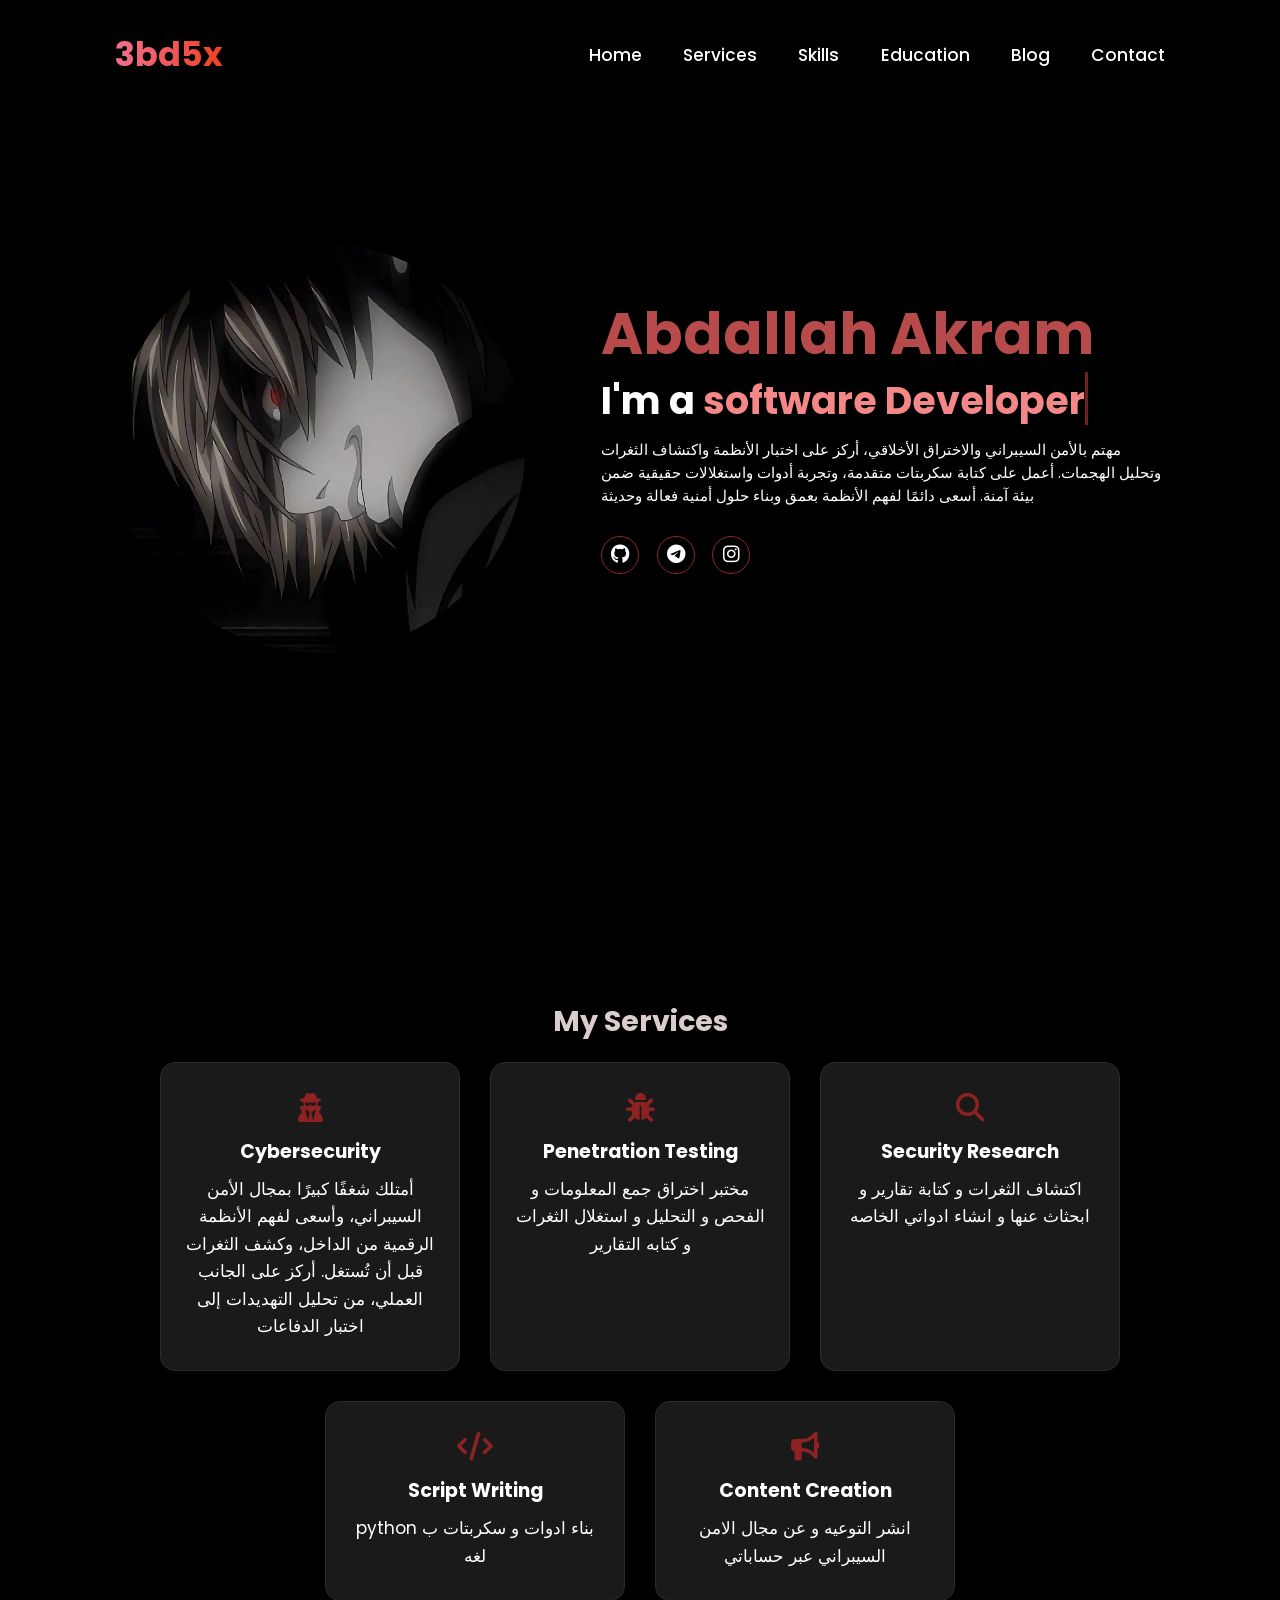
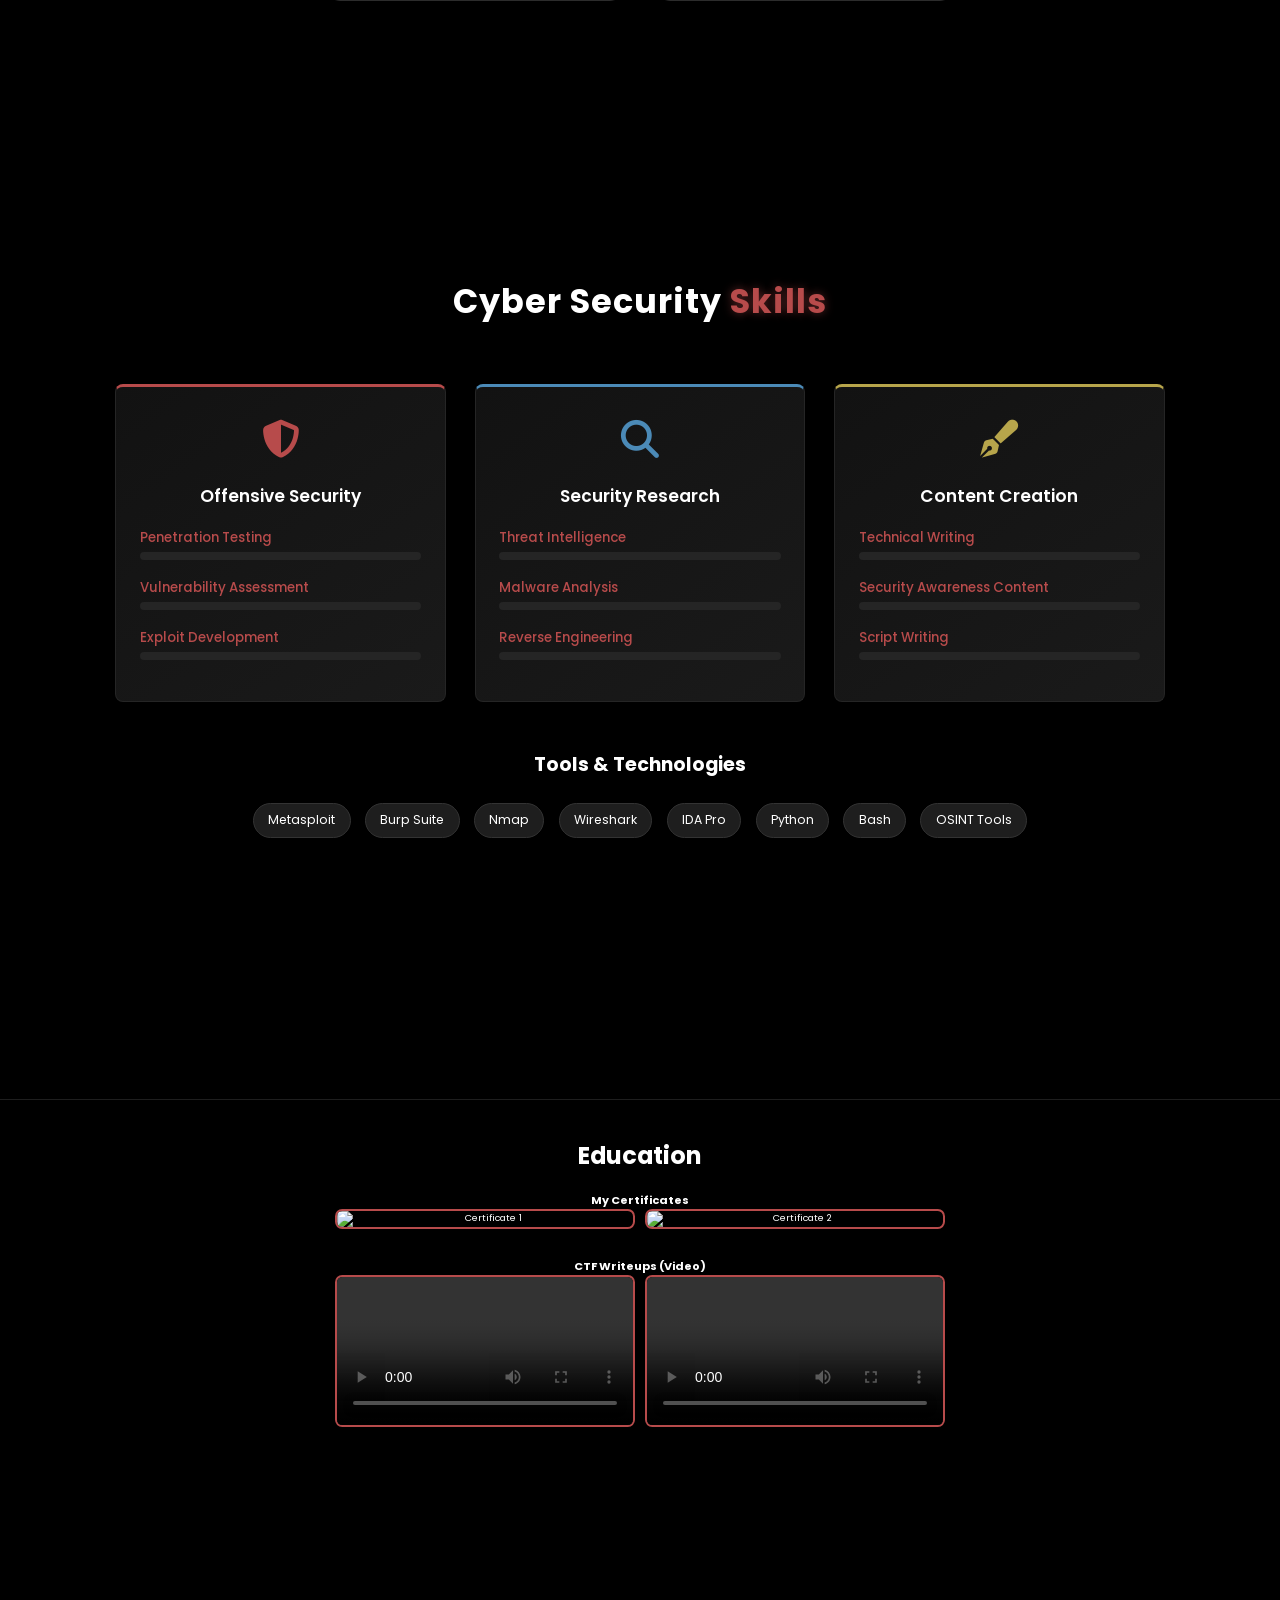
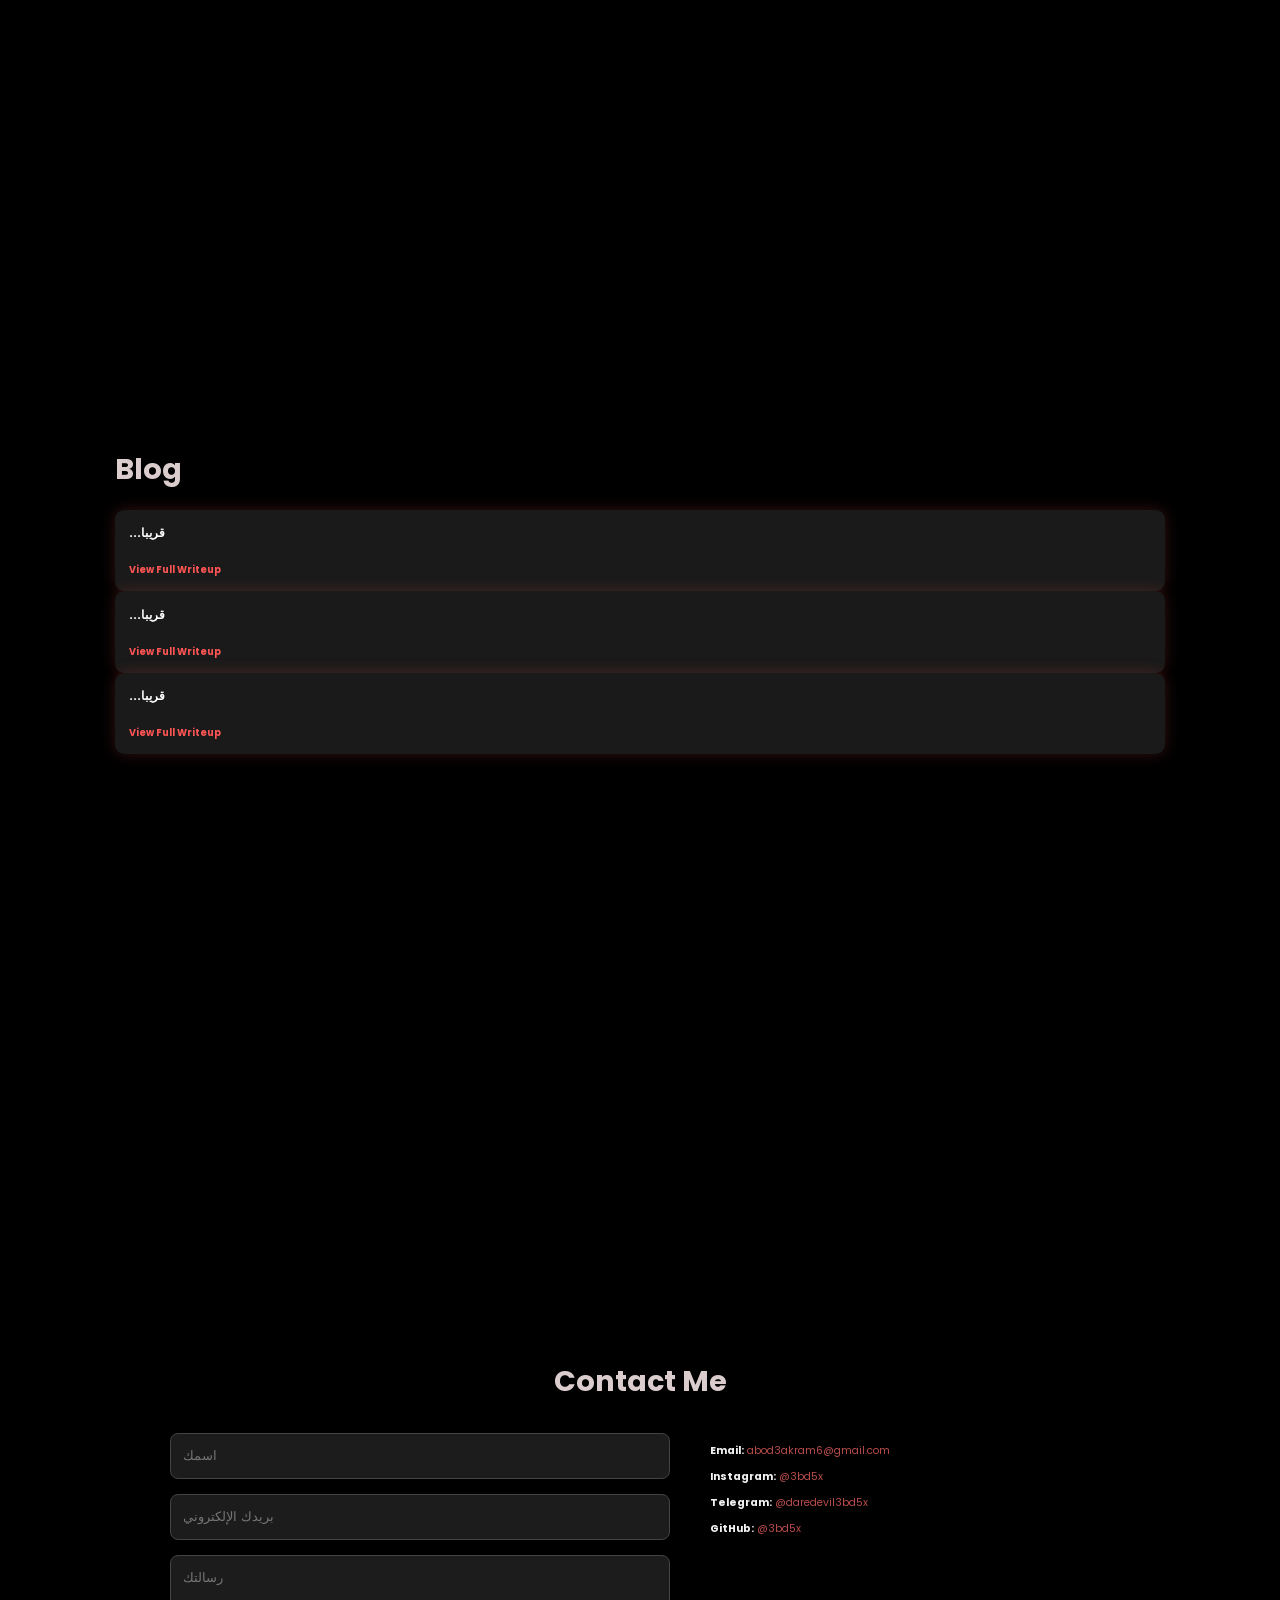
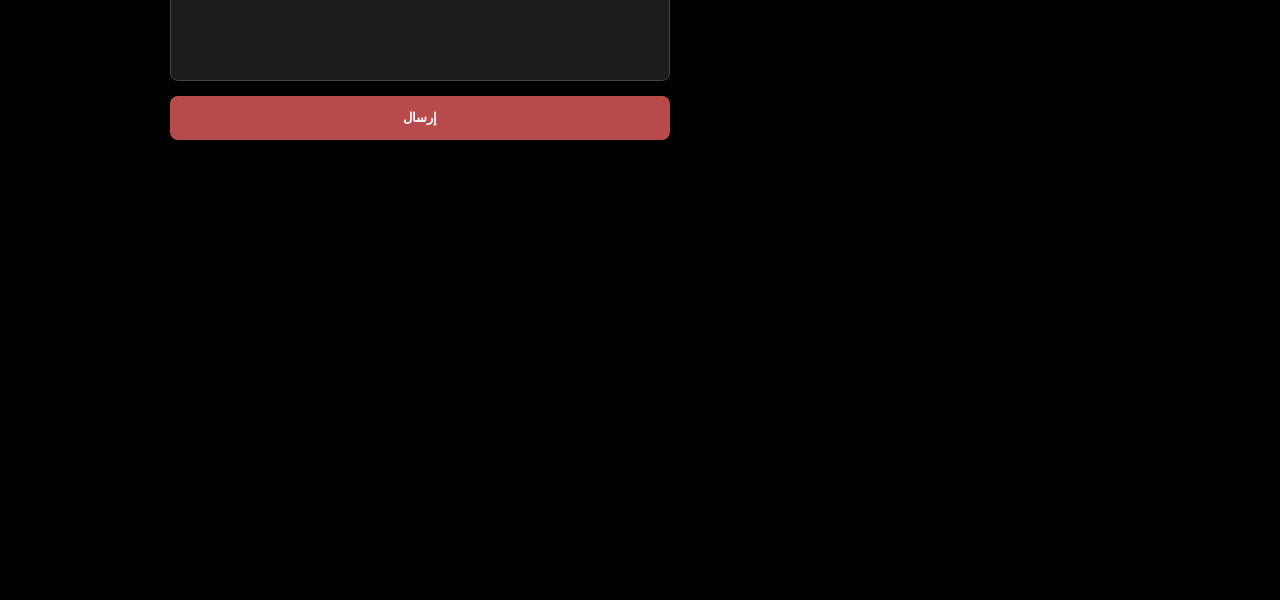
==== index.html @ 07017c53 "Add files via upload" ====
<!DOCTYPE html>
<html lang="en" dir="ltr">
    
<head>
    <meta charset="UTF-8">
    <meta name="viewport" content="width=device-width, initial-scale=1.0">
    <link rel="stylesheet" href="https://cdnjs.cloudflare.com/ajax/libs/font-awesome/6.5.2/css/all.min.css">
    <link rel="stylesheet" href="style.css">
    <title>3bd5x Website</title>
</head>
<body>
   <header>
    <a href="#" class="logo">3bd5x</a>
    
    <nav class="navbar" id="navbar">
        <a href="#home" class="nav-link ">Home</a>
        <a href="#services" class="nav-link ">Services</a>
        <a href="#Skills" class="nav-link">Skills</a>
        <a href="#Education" class="nav-link">Education</a>
        <a href="#Blog" class="nav-link">Blog</a>
        <a href="#Contact" class="nav-link">Contact</a>
    </nav>
</header>
    <section class="home"  id="home">
        <div class="home-img">
            <img src="photo.png" alt="">
        </div>
        <div class="home-content">
            <h1><span>Abdallah Akram</span></h1>
            <h3 class="typing-text">I'm a <span></span></h3>
            <p class="rtl" lang="ar">
مهتم بالأمن السيبراني والاختراق الأخلاقي، أركز على اختبار الأنظمة واكتشاف الثغرات وتحليل الهجمات. أعمل على كتابة سكربتات متقدمة، وتجربة أدوات واستغلالات حقيقية ضمن بيئة آمنة.
أسعى دائمًا لفهم الأنظمة بعمق وبناء حلول أمنية فعالة وحديثة
              </p>
            <div class="social-icons">
                <a href="https://github.com/3bd5x"><i class="fa-brands fa-github"></i></a>
                <a href="https://t.me/daredevil3bd5x"><i class="fa-brands fa-telegram"></i></a>
                <a href="https://www.instagram.com/3bd5x"><i class="fa-brands fa-instagram"></i></a>
            </div>
        </div>
    </section>

<section class="services" id="services">
  <h2 class="section-title">My Services</h2>
  <div class="services-container">
    <div class="service-box">
      <i class="fas fa-user-secret"></i>
      <h3>Cybersecurity</h3>
      <p>أمتلك شغفًا كبيرًا بمجال الأمن السيبراني، وأسعى لفهم الأنظمة الرقمية من الداخل، وكشف الثغرات قبل أن تُستغل. أركز على الجانب العملي، من تحليل التهديدات إلى اختبار الدفاعات</p>
    </div>

    <div class="service-box">
      <i class="fas fa-bug"></i>
      <h3>Penetration Testing</h3>
      <p>مختبر اختراق  جمع المعلومات و الفحص و التحليل و استغلال الثغرات و كتابه التقارير</p>
    </div>

    <div class="service-box">
      <i class="fas fa-search"></i>
      <h3>Security Research</h3>
      <p>اكتشاف الثغرات و كتابة تقارير و ابحثاث عنها و انشاء ادواتي الخاصه</p>
    </div>

    <div class="service-box">
      <i class="fas fa-code"></i>
      <h3>Script Writing</h3>
      <p> python بناء ادوات و سكربتات ب لغه</p>
    </div>

    <div class="service-box">
      <i class="fas fa-bullhorn"></i>
      <h3>Content Creation</h3>
      <p>انشر التوعيه و عن مجال الامن السيبراني عبر حساباتي</p>
    </div>
  </div>
</section>

<section id="Skills" class="cyber-skills">
    <h2 class="cyber-title">Cyber Security <span>Skills</span></h2>
    
    <div class="cyber-container">
        <div class="cyber-category red-team">
            <div class="cyber-icon">
                <i class="fas fa-shield-alt"></i>
            </div>
            <h3>Offensive Security</h3>
            <div class="cyber-skills-list">
                <div class="cyber-skill">
                    <span>Penetration Testing</span>
                    <div class="cyber-level" data-level="95%">
                        <div class="cyber-progress"></div>
                    </div>
                </div>
                <div class="cyber-skill">
                    <span>Vulnerability Assessment</span>
                    <div class="cyber-level" data-level="90%">
                        <div class="cyber-progress"></div>
                    </div>
                </div>
                <div class="cyber-skill">
                    <span>Exploit Development</span>
                    <div class="cyber-level" data-level="85%">
                        <div class="cyber-progress"></div>
                    </div>
                </div>
            </div>
        </div>

        <div class="cyber-category research">
            <div class="cyber-icon">
                <i class="fas fa-search"></i>
            </div>
            <h3>Security Research</h3>
            <div class="cyber-skills-list">
                <div class="cyber-skill">
                    <span>Threat Intelligence</span>
                    <div class="cyber-level" data-level="92%">
                        <div class="cyber-progress"></div>
                    </div>
                </div>
                <div class="cyber-skill">
                    <span>Malware Analysis</span>
                    <div class="cyber-level" data-level="88%">
                        <div class="cyber-progress"></div>
                    </div>
                </div>
                <div class="cyber-skill">
                    <span>Reverse Engineering</span>
                    <div class="cyber-level" data-level="83%">
                        <div class="cyber-progress"></div>
                    </div>
                </div>
            </div>
        </div>

        <div class="cyber-category creative">
            <div class="cyber-icon">
                <i class="fas fa-pen-fancy"></i>
            </div>
            <h3>Content Creation</h3>
            <div class="cyber-skills-list">
                <div class="cyber-skill">
                    <span>Technical Writing</span>
                    <div class="cyber-level" data-level="90%">
                        <div class="cyber-progress"></div>
                    </div>
                </div>
                <div class="cyber-skill">
                    <span>Security Awareness Content</span>
                    <div class="cyber-level" data-level="85%">
                        <div class="cyber-progress"></div>
                    </div>
                </div>
                <div class="cyber-skill">
                    <span>Script Writing</span>
                    <div class="cyber-level" data-level="95%">
                        <div class="cyber-progress"></div>
                    </div>
                </div>
            </div>
        </div>
    </div>

    <div class="cyber-tools">
        <h3>Tools & Technologies</h3>
        <div class="tools-container">
            <div class="tool">Metasploit</div>
            <div class="tool">Burp Suite</div>
            <div class="tool">Nmap</div>
            <div class="tool">Wireshark</div>
            <div class="tool">IDA Pro</div>
            <div class="tool">Python</div>
            <div class="tool">Bash</div>
            <div class="tool">OSINT Tools</div>
        </div>
    </div>
</section>
    
<section id="Education" class="education-section scroll-reveal">
  <h2> Education</h2>
 
  <div class="certificates">
    <h3>My Certificates</h3>
    <div class="gallery">
      <img src="certificate1.jpg" alt="Certificate 1">
      <img src="certificate2.jpg" alt="Certificate 2">
  
    </div>
  </div>

  <div class="ctf-videos">
    <h3>CTF Writeups (Video)</h3>
    <div class="videos">
      <video src="ctf1.mp4" controls></video>
      <video src="ctf2.mp4" controls></video>
    </div>
  </div>
</section>

<section id="Blog" class="blog-scroll-reveal">
  <h2 class="section-title">Blog</h2>
  <div class="blog-container">

    <div class="writeup-card">
      <h3 class="writeup-title">...قريبا</h3>
      <p class="writeup-snippet">
      
      </p>
      <a href="writeups/sneaky.html" class="read-more" target="_blank">View Full Writeup</a>
    </div>

    <div class="writeup-card">
      <h3 class="writeup-title">...قريبا</h3>
      <p class="writeup-snippet">
      
      </p>
      <a href="writeups/ignite.html" class="read-more" target="_blank">View Full Writeup</a>
    </div>

    <div class="writeup-card">
      <h3 class="writeup-title">...قريبا</h3>
      <p class="writeup-snippet">

      </p>
      <a href="writeups/xss-bounty.html" class="read-more" target="_blank">View Full Writeup</a>
    </div>

  </div>
</section>

<section id="Contact" class="contact-section scroll-reveal">
  <h2 class="section-title">Contact Me</h2>
  
  <div class="contact-container">
    <form class="contact-form" action="mailto:abod3akram6@gmail.com" method="POST" enctype="text/plain">
      <input type="text" name="name" placeholder="اسمك" required>
      <input type="email" name="email" placeholder="بريدك الإلكتروني" required>
      <textarea name="message" rows="5" placeholder="رسالتك" required></textarea>
      <button type="submit">إرسال</button>
    </form>

    <div class="contact-info">
      <p><strong>Email:</strong> <a href="mailto:abod3akram6@gmail.com">abod3akram6@gmail.com</a></p>
      <p><strong>Instagram:</strong> <a href="https://instagram.com/3bd5x" target="_blank">@3bd5x</a></p>
 <p><strong>Telegram:</strong> <a href="https://t.me/daredevil3bd5x" target="_blank">@daredevil3bd5x</a></p>
      <p><strong>GitHub:</strong> <a href="https://github.com/3bd5x" target="_blank">@3bd5x</a></p>
    </div>
  </div>
</section>

<script>
  const revealElements = document.querySelectorAll('.scroll-reveal');

  window.addEventListener('scroll', () => {
    const windowHeight = window.innerHeight;
    revealElements.forEach(el => {
      const elementTop = el.getBoundingClientRect().top;
      if (elementTop < windowHeight - 100) {
        el.classList.add('visible');
      }
    });
  });
</script>
</body>
</html>
---- style.css ----
@import url('https://fonts.googleapis.com/css2?family=Poppins:wght@100;200;300;400;500;600&display=swap');

*{
    margin: 0;
    padding: 0;
    box-sizing: border-box;
    text-decoration: none;
    border: none;
    outline: none;
    font-family: 'Poppins', sans-serif;
}

html{
    font-size: 59.6%;
}

body{
    width: 100%;
    height: 100vh;
    overflow-x: hidden;
    background-color: black;
    color: white;
}

header{
    margin-top: 20px;
    position: fixed;
    top: 0;
    left: 0;
    width: 100%;
    padding: 1rem 9%;
    background-color: transparent;
    filter: drop-shadow(10px);
    display: flex;
    justify-content: space-between;
    align-items: center;
    z-index: 100;
}

.logo {
  font-size: 3.5rem;
  font-weight: 700;
  cursor: pointer;
  transition: 0.5s ease;

  background-image: linear-gradient(to right, #f1708e, #ee4122);
  background-clip: text;
  -webkit-background-clip: text;
  -webkit-text-fill-color: transparent;
}


.logo:hover{
    transform: scale(1.1);
}

nav a {
    font-size: 1.8rem;
    color: white;
    margin-left: 4rem;
    font-weight: 500;
    transition: all 0.3s ease;
    border-bottom: 3px solid transparent;
    padding: 0.5rem 0;
}

nav a:hover,
nav a.active {
    color: #b74b4b;
    border-bottom: 3px solid #b74b4b;
}

.menu-toggle {
    display: none;
    cursor: pointer;
    padding: 1rem;
}

.menu-toggle span {
    display: block;
    width: 25px;
    height: 3px;
    background: #fff;
    margin: 5px 0;
    transition: all 0.3s ease;
}

@media (max-width: 995px) {
    .menu-toggle {
        display: block;
        z-index: 1001;
    }
    
    nav {
        position: fixed;
        display: none;
        top: 0;
        right: 0;
        width: 40%;
        height: 100vh;
        border-left: 3px solid #b74b4b;
        border-bottom: 3px solid #b74b4b;
        border-bottom-left-radius: 2rem;
        padding: 8rem 2rem 2rem;
        background-color: #161616;
        z-index: 1000;
        flex-direction: column;
        align-items: center;
        justify-content: flex-start;
    }

    nav.active {
        display: flex;
    }

    nav a {
        display: block;
        font-size: 2rem;
        margin: 1.5rem 0;
        width: 100%;
        text-align: center;
    }

    nav a:hover,
    nav a.active {
        padding: 1rem;
        border-radius: 0.5rem;
        border-bottom: 3px solid #b74b4b;
        background-color: rgba(183, 75, 75, 0.1);
        font-weight: bold;
    }
}

nav a.active {
    transform: translateY(-2px);
    text-shadow: 0 2px 5px rgba(183, 75, 75, 0.3);
}


section{
    min-height: 100vh;
    padding: 5rem 9% 5rem;
}

.home{
    display: flex;
    justify-content: center;
    align-items: center;
    gap: 8rem;
    background-color: black;
}

.home .home-content h1{
    font-size: 6rem;
    font-weight: 700;
    line-height: 1.3;
}

span{
    color: #b74b4b;
}

.home-content h3{
    font-size: 4rem;
    margin-bottom: 1rem;
    font-weight: 700;
}

.home-content p{
    font-size: 1.6rem;
}

.home-img{
    border-radius: 50%;
}

.home-img img{
    position: relative;
    width: 32vw;
    border-radius: 50%;
    box-shadow: 0 0 25px solid #b74b4b;
    cursor: pointer;
    transition: 0.2s linear;
}

.home-img img:hover{
    font-size: 1.8rem;
    font-weight: 500;
}

.social-icons a{
    display: inline-flex;
    justify-content: center;
    align-items: center;
    width: 4rem;
    height: 4rem;
    background-color: transparent;
    border: 0.2rem solid #912626;
    font-size: 2rem;
    border-radius: 50%;
    margin: 3rem 1.5rem 3rem 0;
    transition: 0.3s ease;
    color: #ffffff;
}

.social-icons a:hover{
    color: black;
    transform: scale(1.3) translateY(-5px);
    background-color: #a78989;
    box-shadow: 0  0 25px #ad5050;
}

.btn{
    display: inline-block;
    padding: 1rem 2.8rem;
    background-color: rgb(155, 37, 37);
    border-radius: 4rem;
    font-size: 1.6rem;
    color: #ffffff;
    letter-spacing: 0.3rem;
    font-weight: 600;
    border: 2px solid #8d2222;
    transition: 0.3s ease;
    cursor: pointer;
}

.btn:hover{
    transform: scale3d(1.03);
    background-color: #b74b4b;
    color: rgb(255, 255, 255);
    box-shadow: 0 0 25px #ad505061;
}

.typing-text{
    font-size: 34px;
    font-weight: 600;
    min-width: 280px;
}

.typing-text span{
    position: relative;
}

.typing-text span::before{
    content: "software Developer";
    color: #f48787;
    animation: words 20.2s infinite;
}

.typing-text span::after{
    content: "";
    background-color: rgb(0, 0, 0);
    position: absolute;
    width: calc(100% + 8px);
    height: 100%;
    border-left: 3px solid rgb(116, 30, 30);
    right: -8;
    animation: cursor 0.6s infinite;
}

@keyframes cursor{
    to{
        border-left: 2.6px solid #f5eded;
    }
}

@keyframes words{
    0%, 20%{
        content: "Cybersecurity";
    }
    21%, 40%{
        content: "Pentester";
    }
    41%, 60%{
        content: "Security Resarcher";
    }
    61%, 80%{
        content: "Content Creator";
    }
    81%, 100%{
        content: "Script Writer";
    }
}

@media (max-width: 1000px){
    .home{
        gap: 4rem;
    }
}

@media(max-width:995px){
    .home{
        flex-direction: column;
        margin: 5rem 4rem;
    }

    .home .home-content h3{
        font-size: 2.5rem;
    }

    .home-content h1{
        font-size: 5rem;
    }

    .home-img img{
        width: 70vw;
        margin-top: 4rem;
    }
}


.services {
  padding: 100px 10%;
  background: #000000;
  color: #fff;
  text-align: center;
}

.section-title {
  font-size: 3rem;
  margin-bottom: 2rem;
  font-weight: bold;
  color: #dbcdcd;
}

.services-container {
  display: flex;
  flex-wrap: wrap;
  justify-content: center;
  gap: 30px;
}

.service-box {
  flex: 1 1 calc(33.333% - 60px); 
  max-width: 300px;
  background: #1a1a1a;
  border-radius: 15px;
  padding: 30px 20px;
  transition: transform 0.4s ease, box-shadow 0.4s ease;
  border: 1px solid #2c2c2c;
  box-sizing: border-box;
}


.service-box:hover {
  transform: translateY(-10px);
  box-shadow: 0 0 20px rgba(116, 30, 30);
}

.service-box i {
  font-size: 3rem;
  margin-bottom: 15px;
  color: #8d2222;
}

.service-box h3 {
  font-size: 2rem;
  margin-bottom: 10px;
}

.service-box p {
  font-size: 1.8rem;
  line-height: 1.6;
  color: #ffffff;
}

.cyber-skills {
    padding: 8rem 9%;
    background-color: #000000;
    color: #ffffff;
    border-top: 1px solid #000000;
    border-bottom: 1px solid #1e1e1e;
}

.cyber-title {
    font-size: 3.5rem;
    text-align: center;
    margin-bottom: 6rem;
    font-weight: 700;
    letter-spacing: 1px;
}

.cyber-title span {
    color: #b74b4b;
    text-shadow: 0 0 10px rgba(183, 75, 75, 0.5);
}

.cyber-container {
    display: grid;
    grid-template-columns: repeat(auto-fit, minmax(300px, 1fr));
    gap: 3rem;
    margin-bottom: 5rem;
}

.cyber-category {
    background: linear-gradient(145deg, #121212, #1a1a1a);
    padding: 2.5rem;
    border-radius: 8px;
    box-shadow: 0 10px 20px rgba(0, 0, 0, 0.3);
    border: 1px solid #252525;
    transition: transform 0.3s ease, box-shadow 0.3s ease;
}

.cyber-category:hover {
    transform: translateY(-10px);
    box-shadow: 0 15px 30px rgba(0, 0, 0, 0.4);
}

.cyber-category.red-team {
    border-top: 3px solid #b74b4b;
}

.cyber-category.research {
    border-top: 3px solid #4b8ab7;
}

.cyber-category.creative {
    border-top: 3px solid #b7a54b;
}

.cyber-icon {
    text-align: center;
    font-size: 4rem;
    margin-bottom: 1.5rem;
    color: #b74b4b;
}

.cyber-category.research .cyber-icon {
    color: #4b8ab7;
}

.cyber-category.creative .cyber-icon {
    color: #b7a54b;
}

.cyber-category h3 {
    font-size: 1.8rem;
    margin-bottom: 2rem;
    text-align: center;
    color: #ffffff;
    font-weight: 600;
}

.cyber-skills-list {
    margin-top: 2rem;
}

.cyber-skill {
    margin-bottom: 1.8rem;
}

.cyber-skill span {
    display: block;
    margin-bottom: .5rem;
    font-size: 1.4rem;
    font-weight: 500;
}

.cyber-level {
    height: 8px;
    background-color: #252525;
    border-radius: 4px;
    overflow: hidden;
    position: relative;
}

.cyber-progress {
    height: 100%;
    border-radius: 4px;
    position: relative;
    width: 0;
    transition: width 1.5s ease-in-out;
}

.cyber-category.red-team .cyber-progress {
    background: linear-gradient(90deg, #b74b4b, #ff6b6b);
}

.cyber-category.research .cyber-progress {
    background: linear-gradient(90deg, #4b8ab7, #6ba3ff);
}

.cyber-category.creative .cyber-progress {
    background: linear-gradient(90deg, #b7a54b, #ffd66b);
}

.cyber-tools {
    max-width: 1000px;
    margin: 0 auto;
}

.cyber-tools h3 {
    font-size: 2rem;
    text-align: center;
    margin-bottom: 2.5rem;
    color: #ffffff;
}

.tools-container {
    display: flex;
    flex-wrap: wrap;
    justify-content: center;
    gap: 1.5rem;
}

.tool {
    background-color: #1e1e1e;
    padding: 0.8rem 1.5rem;
    border-radius: 20px;
    font-size: 1.3rem;
    color: #ffffff;
    border: 1px solid #333;
    transition: all 0.3s ease;
}

.tool:hover {
    background-color: #b74b4b;
    color: white;
    transform: translateY(-3px);
    box-shadow: 0 5px 15px rgba(183, 75, 75, 0.3);
}

@media (max-width: 768px) {
    .cyber-container {
        grid-template-columns: 1fr;
    }
    
    .cyber-title {
        font-size: 2.8rem;
    }
    
    .tools-container {
        gap: 1rem;
    }
    
    .tool {
        padding: 0.6rem 1.2rem;
        font-size: 1.1rem;
    }
}

.education-section {
  padding: 4rem 2rem;
  background-color: #000000;
  color: rgb(255, 255, 255);
  text-align: center;
}

.education-section h2 {
  font-size: 2.5rem;
  margin-bottom: 2rem;
}

.certificates, .ctf-videos {
  margin-bottom: 3rem;
}

.gallery, .videos {
  display: flex;
  gap: 1rem;
  justify-content: center;
  flex-wrap: wrap;
}

.gallery img, .videos video {
  width: 300px;
  height: auto;
  border-radius: 0.75rem;
  border: 2px solid #b74b4b;
  transition: transform 0.3s ease;
}

.gallery img:hover, .videos video:hover {
  transform: scale(1.05);
}

.scroll-reveal {
  opacity: 0;
  transform: translateY(30px);
  transition: opacity 0.6s ease-out, transform 0.6s ease-out;
}

.scroll-reveal.visible {
  opacity: 1;
  transform: translateY(0);
}

.blog-section {
  padding: 4rem 2rem;
  background-color: #0d0d0d;
  color: white;
  text-align: center;
}

.blog-section h2 {
  font-size: 2.5rem;
  margin-bottom: 1rem;
}

.blog-section .intro {
  font-size: 1.1rem;
  margin-bottom: 2rem;
  color: #bbb;
}

.blog-posts {
  display: grid;
  grid-template-columns: repeat(auto-fit, minmax(300px, 1fr));
  gap: 1.5rem;
  padding: 1rem;
}

.post {
  background-color: #1a1a1a;
  padding: 1.5rem;
  border-radius: 1rem;
  box-shadow: 0 0 10px rgba(255, 0, 0, 0.15);
  transition: transform 0.3s ease;
}

.post:hover {
  transform: translateY(-5px);
}

.post h3 {
  font-size: 1.3rem;
  margin-bottom: 0.5rem;
  color: #ff4b4b;
}

.post p {
  font-size: 0.95rem;
  color: #ccc;
}

.read-more {
  display: inline-block;
  margin-top: 1rem;
  color: #f04;
  text-decoration: underline;
  font-weight: bold;
}


.writeups-section {
  padding: 4rem 2rem;
  background: #0d0d0d;
  color: #fff;
  text-align: center;
}

.writeups-section .section-title {
  font-size: 2.5rem;
  margin-bottom: 2rem;
  color: #ff5555;
  font-weight: 800;
}

.writeups-container {
  display: grid;
  gap: 2rem;
  grid-template-columns: repeat(auto-fit, minmax(300px, 1fr));
}

.writeup-card {
  background: #1a1a1a;
  padding: 1.5rem;
  border-radius: 1rem;
  box-shadow: 0 0 15px rgba(255, 85, 85, 0.2);
  transition: transform 0.3s ease;
}

.writeup-card:hover {
  transform: translateY(-8px);
}

.writeup-title {
  font-size: 1.3rem;
  color: #fff;
  margin-bottom: 0.8rem;
}

.writeup-snippet {
  font-size: 0.95rem;
  color: #bbb;
  margin-bottom: 1.2rem;
}

.read-more {
  text-decoration: none;
  color: #ff5555;
  font-weight: bold;
  transition: color 0.3s;
}

.read-more:hover {
  color: #ff7777;
}


.contact-section {
  padding: 60px 20px;
  background-color: #000000;
  color: #f1f1f1;
  text-align: center;
}

.contact-container {
  display: flex;
  flex-wrap: wrap;
  justify-content: center;
  gap: 40px;
  margin-top: 30px;
}

.contact-form {
  flex: 1 1 300px;
  max-width: 500px;
  display: flex;
  flex-direction: column;
  gap: 15px;
}

.contact-form input,
.contact-form textarea {
  padding: 12px;
  background: #1c1c1c;
  border: 1px solid #444;
  border-radius: 8px;
  color: #fff;
  resize: none;
}

.contact-form button {
  padding: 12px;
  background-color: #b74b4b;
  border: none;
  border-radius: 8px;
  color: white;
  font-weight: bold;
  cursor: pointer;
  transition: 0.3s ease;
}

.contact-form button:hover {
  background-color: #616161;
}

.contact-info {
  flex: 1 1 250px;
  max-width: 400px;
  text-align: left;
}

.contact-info p {
  margin: 10px 0;
  font-size: 1.1rem;
}

.contact-info a {
  color: #b74b4b;
  text-decoration: none;
}

.contact-info a:hover {
  text-decoration: underline;
}



@media (max-width: 1024px) {
  .service-box {
    flex: 1 1 calc(45% - 20px);
  }
}

@media (max-width: 768px) {
  .service-box {
    flex: 1 1 100%;
    max-width: 100%;
  }
}

html {
  scroll-behavior: smooth;
}
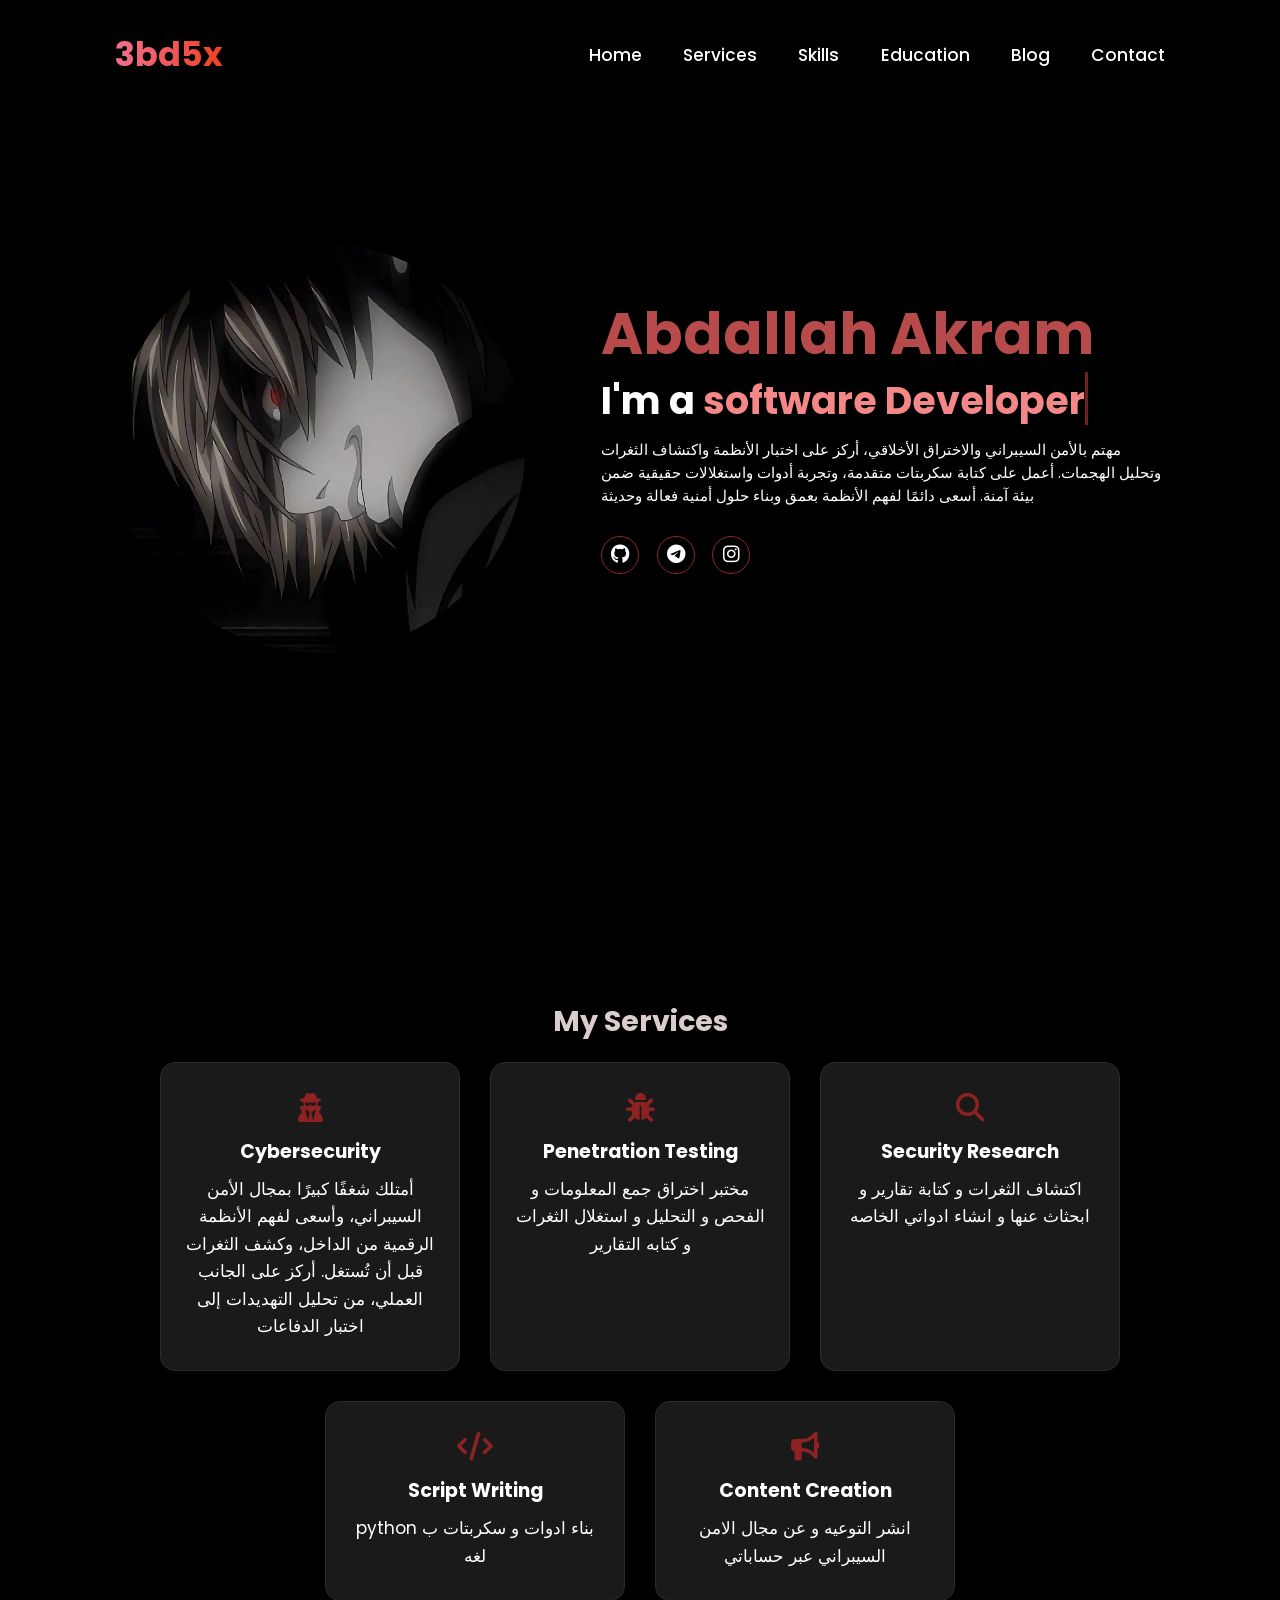
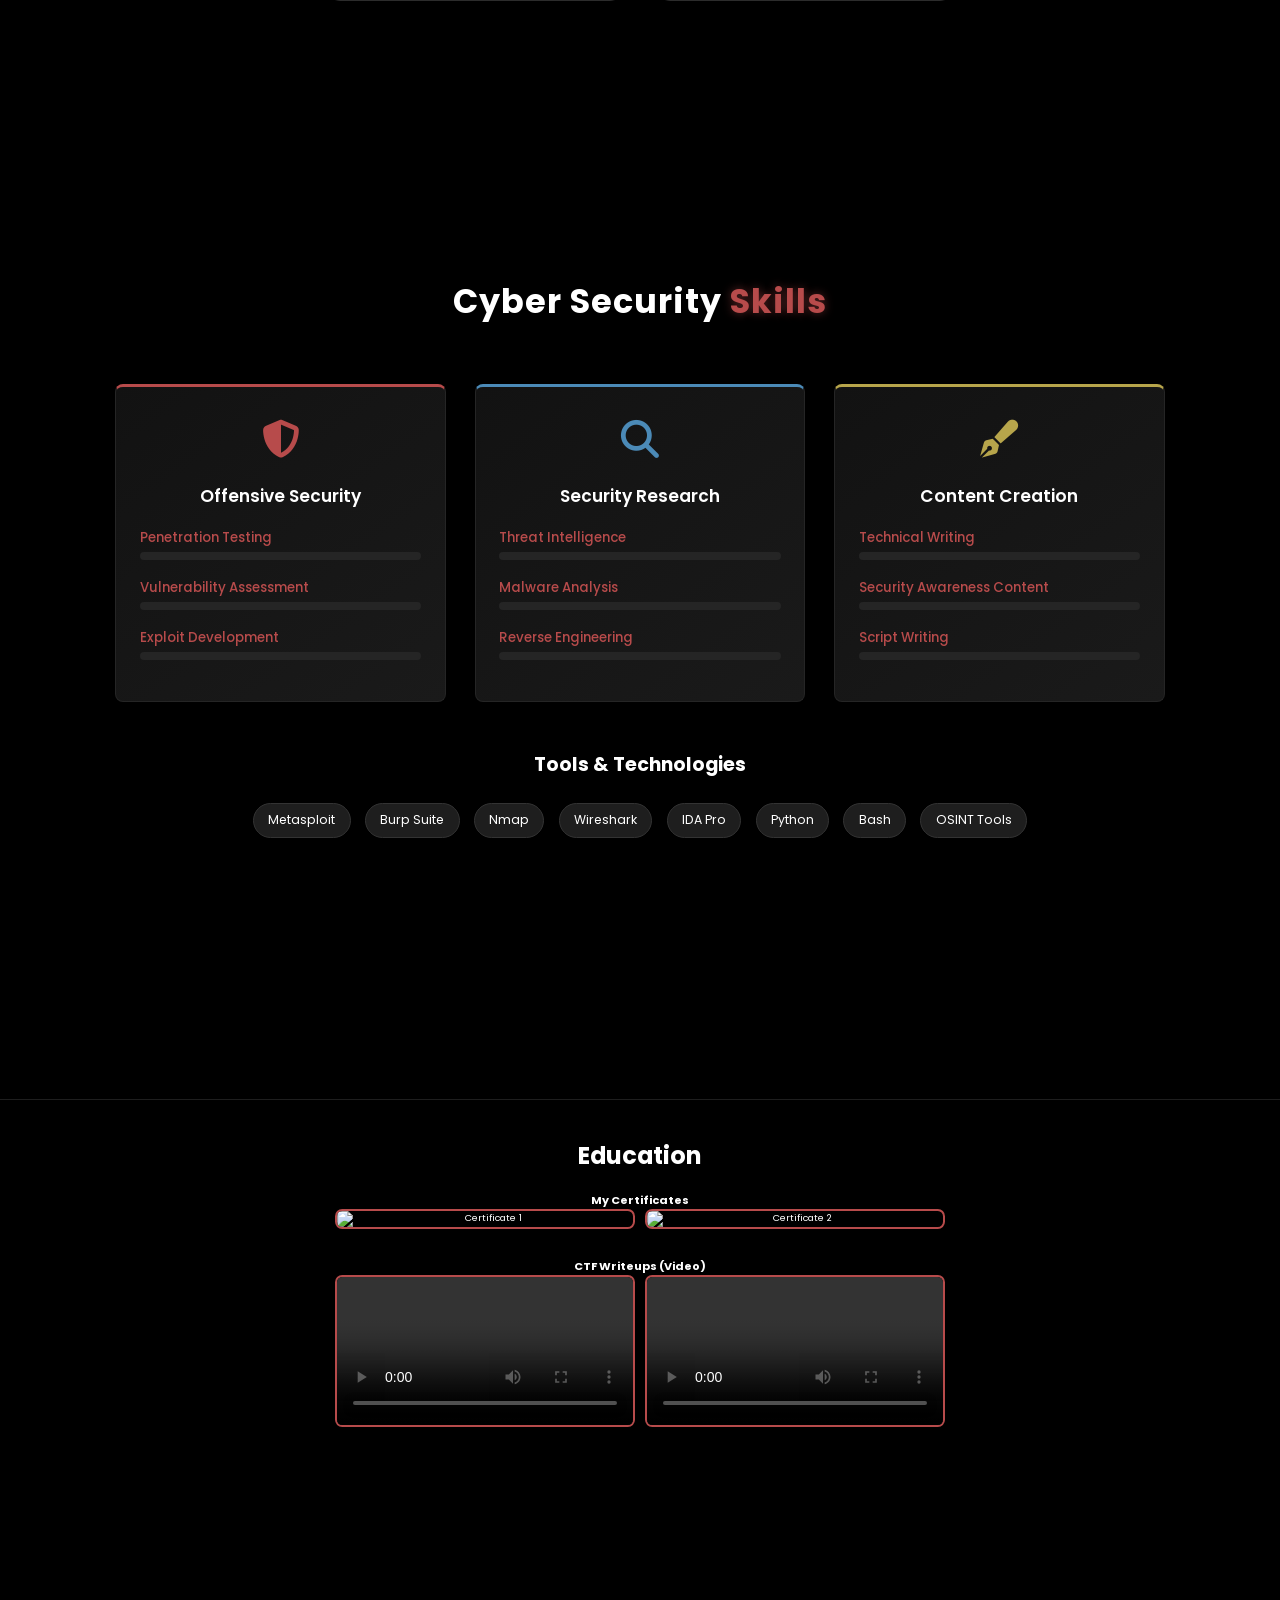
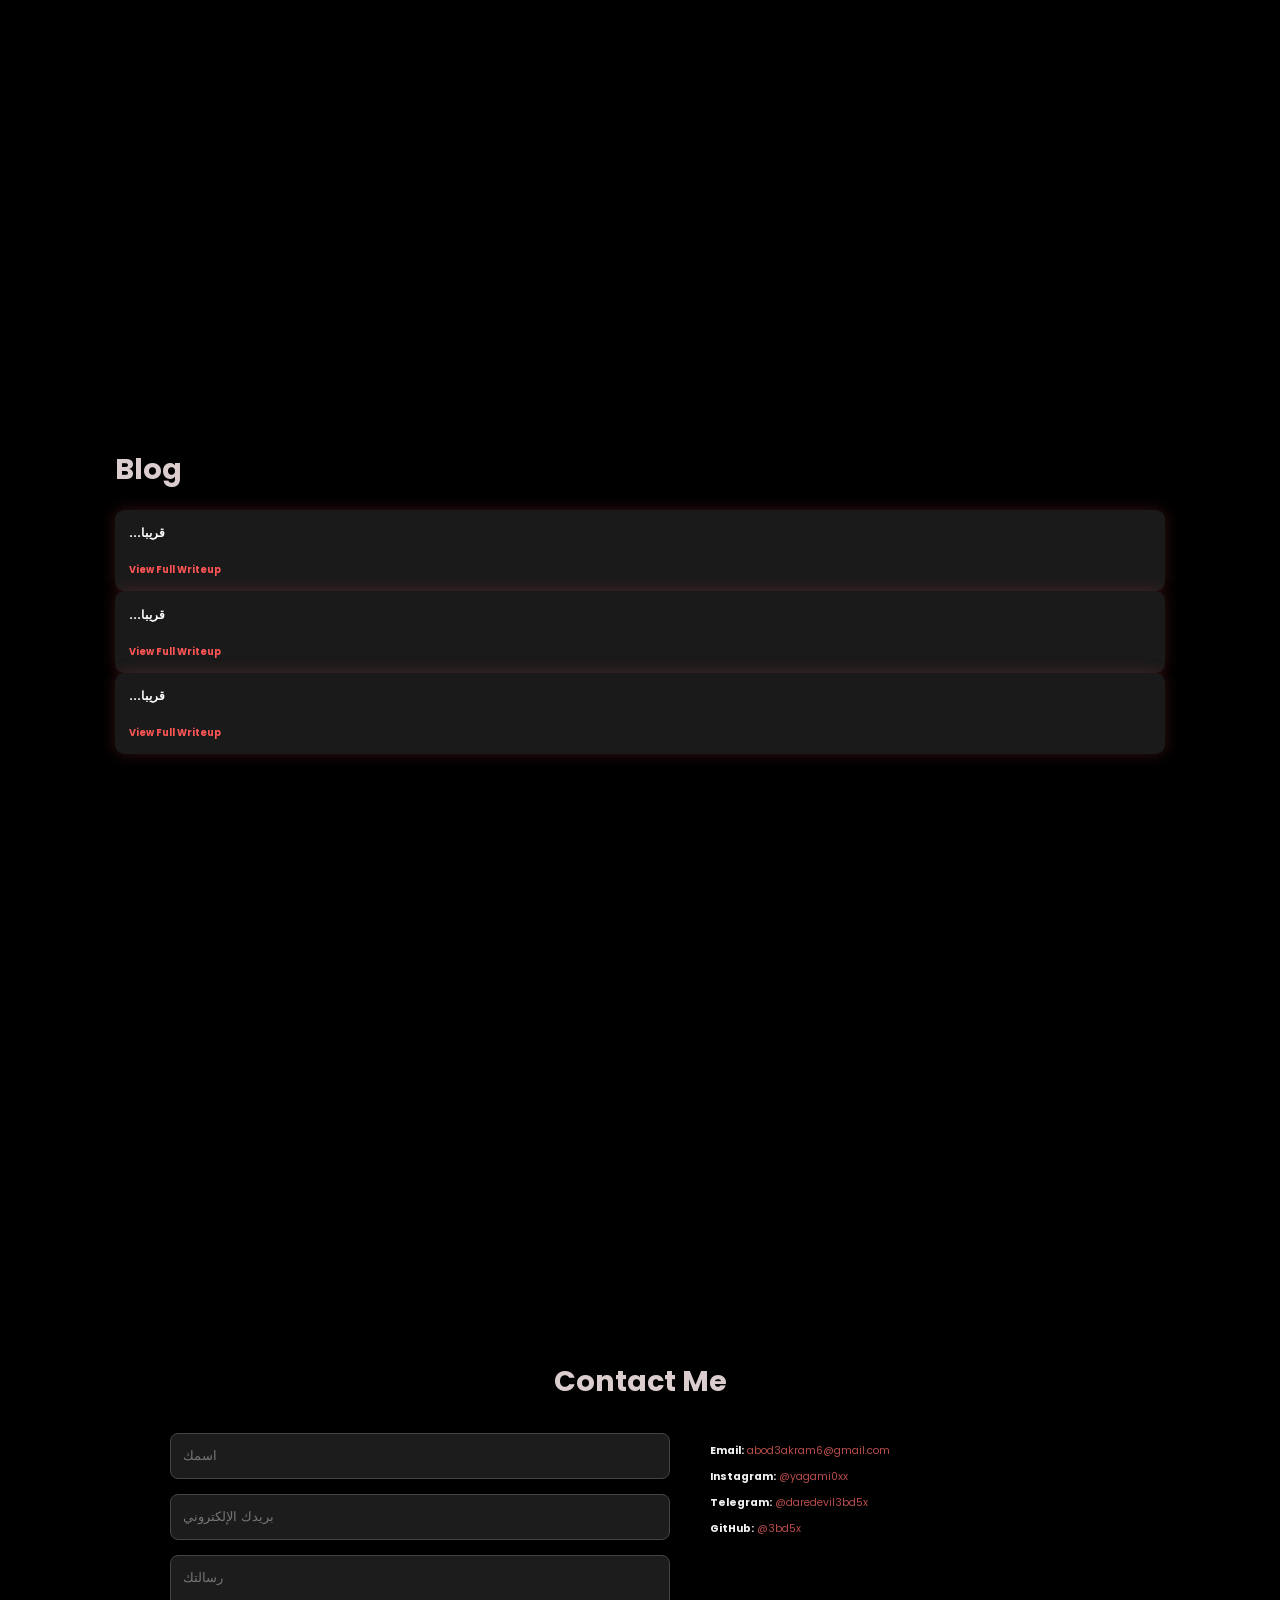
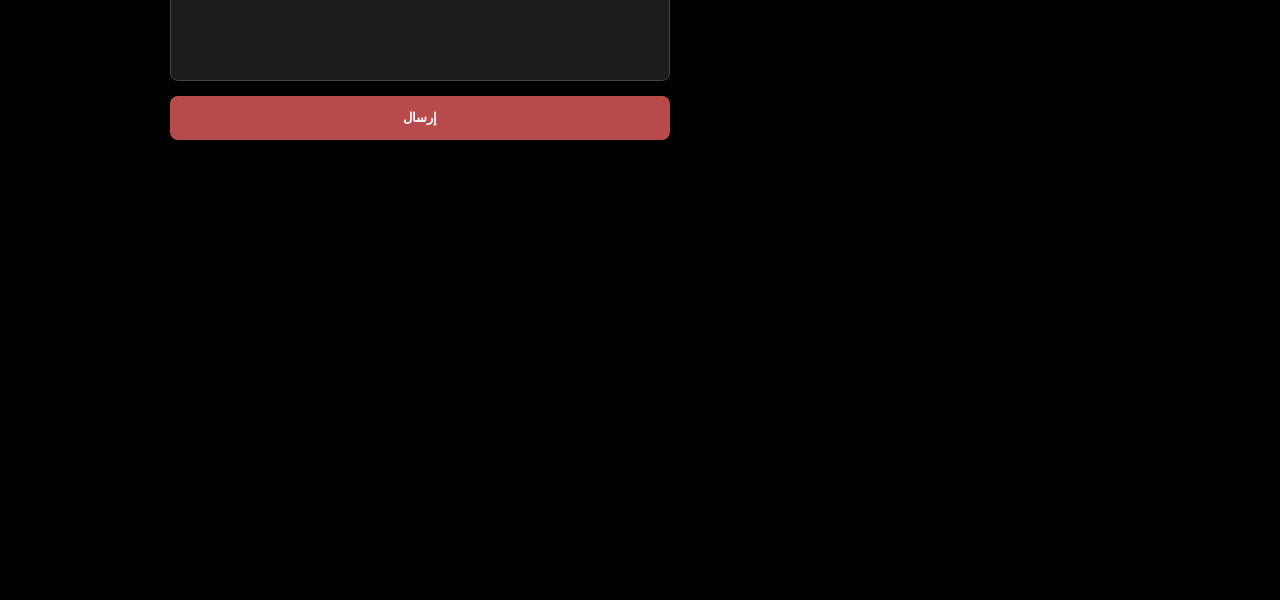
==== commit f2305022: "Fix ig link & name" ====
--- a/index.html
+++ b/index.html
@@ -35,7 +35,7 @@
             <div class="social-icons">
                 <a href="https://github.com/3bd5x"><i class="fa-brands fa-github"></i></a>
                 <a href="https://t.me/daredevil3bd5x"><i class="fa-brands fa-telegram"></i></a>
-                <a href="https://www.instagram.com/3bd5x"><i class="fa-brands fa-instagram"></i></a>
+                <a href="https://www.instagram.com/yagami0xx"><i class="fa-brands fa-instagram"></i></a>
             </div>
         </div>
     </section>
@@ -241,7 +241,7 @@
 
     <div class="contact-info">
       <p><strong>Email:</strong> <a href="mailto:abod3akram6@gmail.com">abod3akram6@gmail.com</a></p>
-      <p><strong>Instagram:</strong> <a href="https://instagram.com/3bd5x" target="_blank">@3bd5x</a></p>
+      <p><strong>Instagram:</strong> <a href="https://instagram.com/3bd5x" target="_blank">@yagami0xx</a></p>
  <p><strong>Telegram:</strong> <a href="https://t.me/daredevil3bd5x" target="_blank">@daredevil3bd5x</a></p>
       <p><strong>GitHub:</strong> <a href="https://github.com/3bd5x" target="_blank">@3bd5x</a></p>
     </div>
@@ -262,4 +262,4 @@
   });
 </script>
 </body>
-</html>+</html>
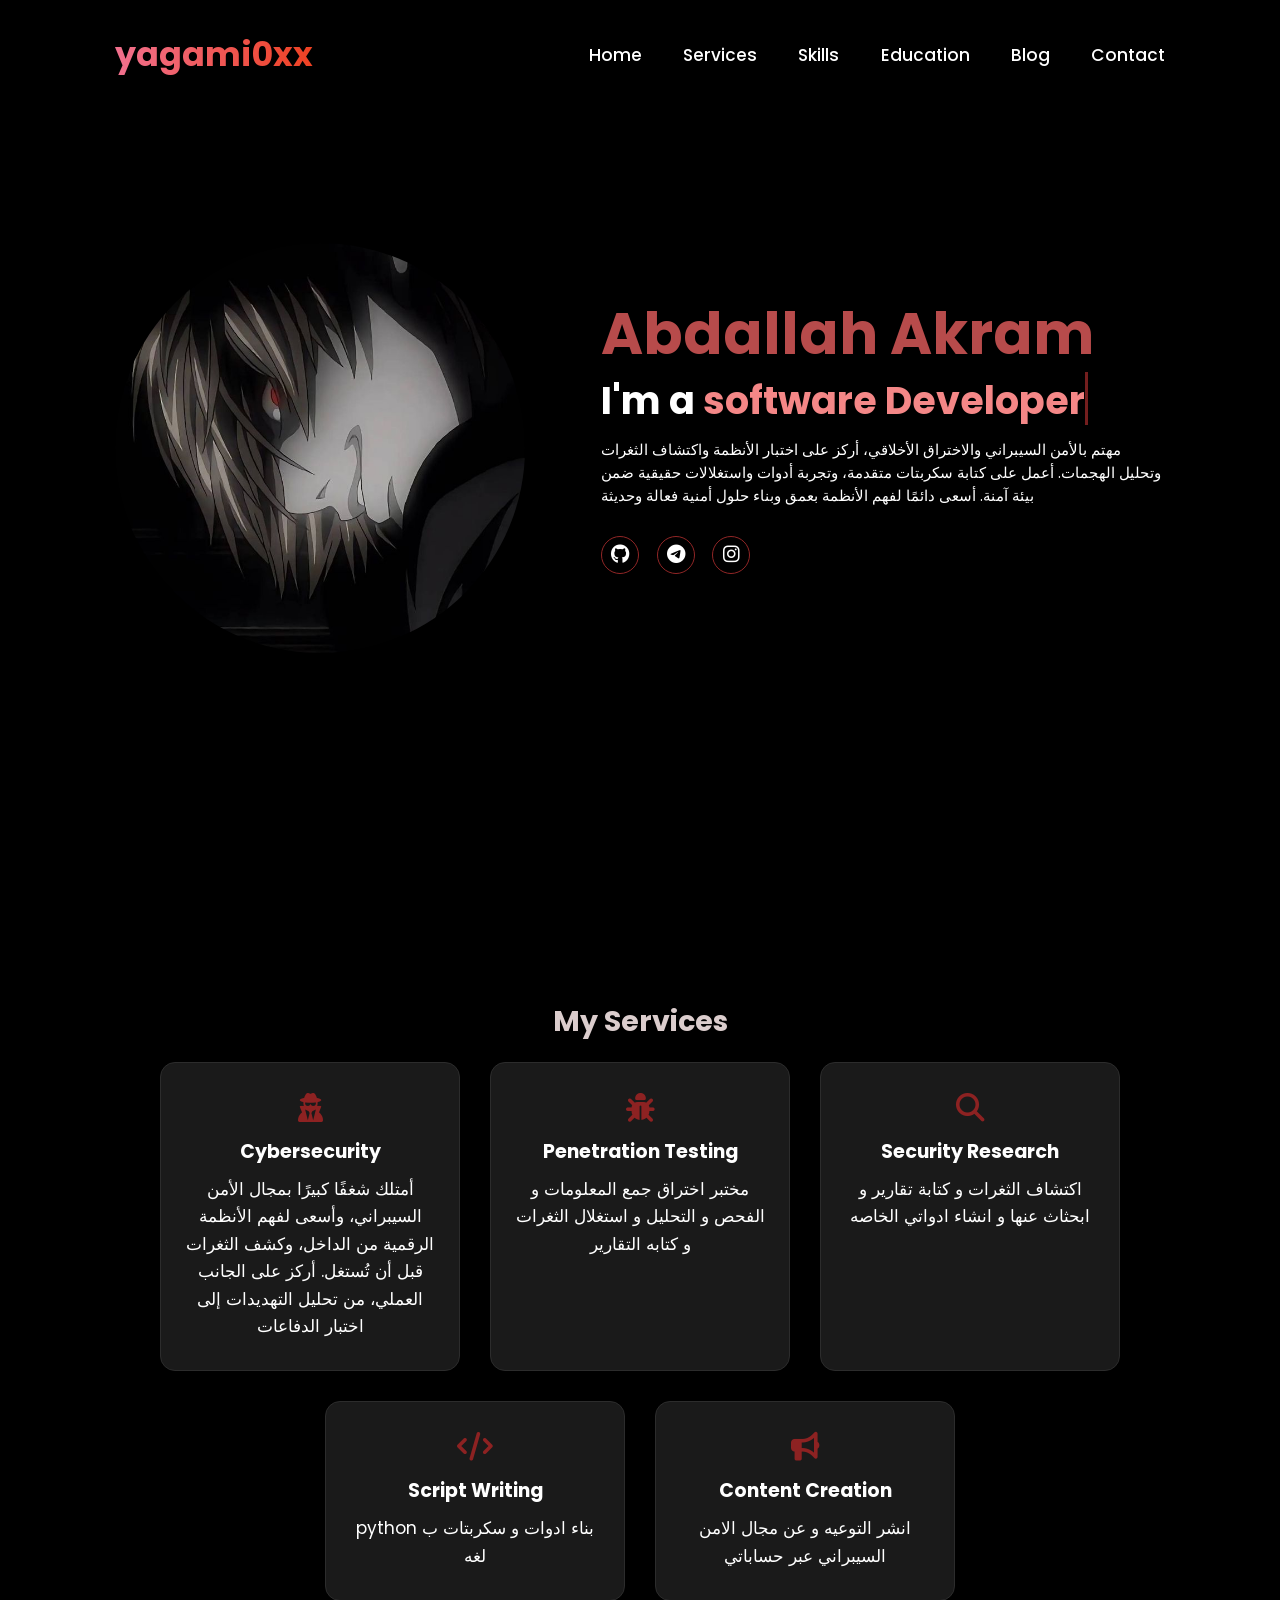
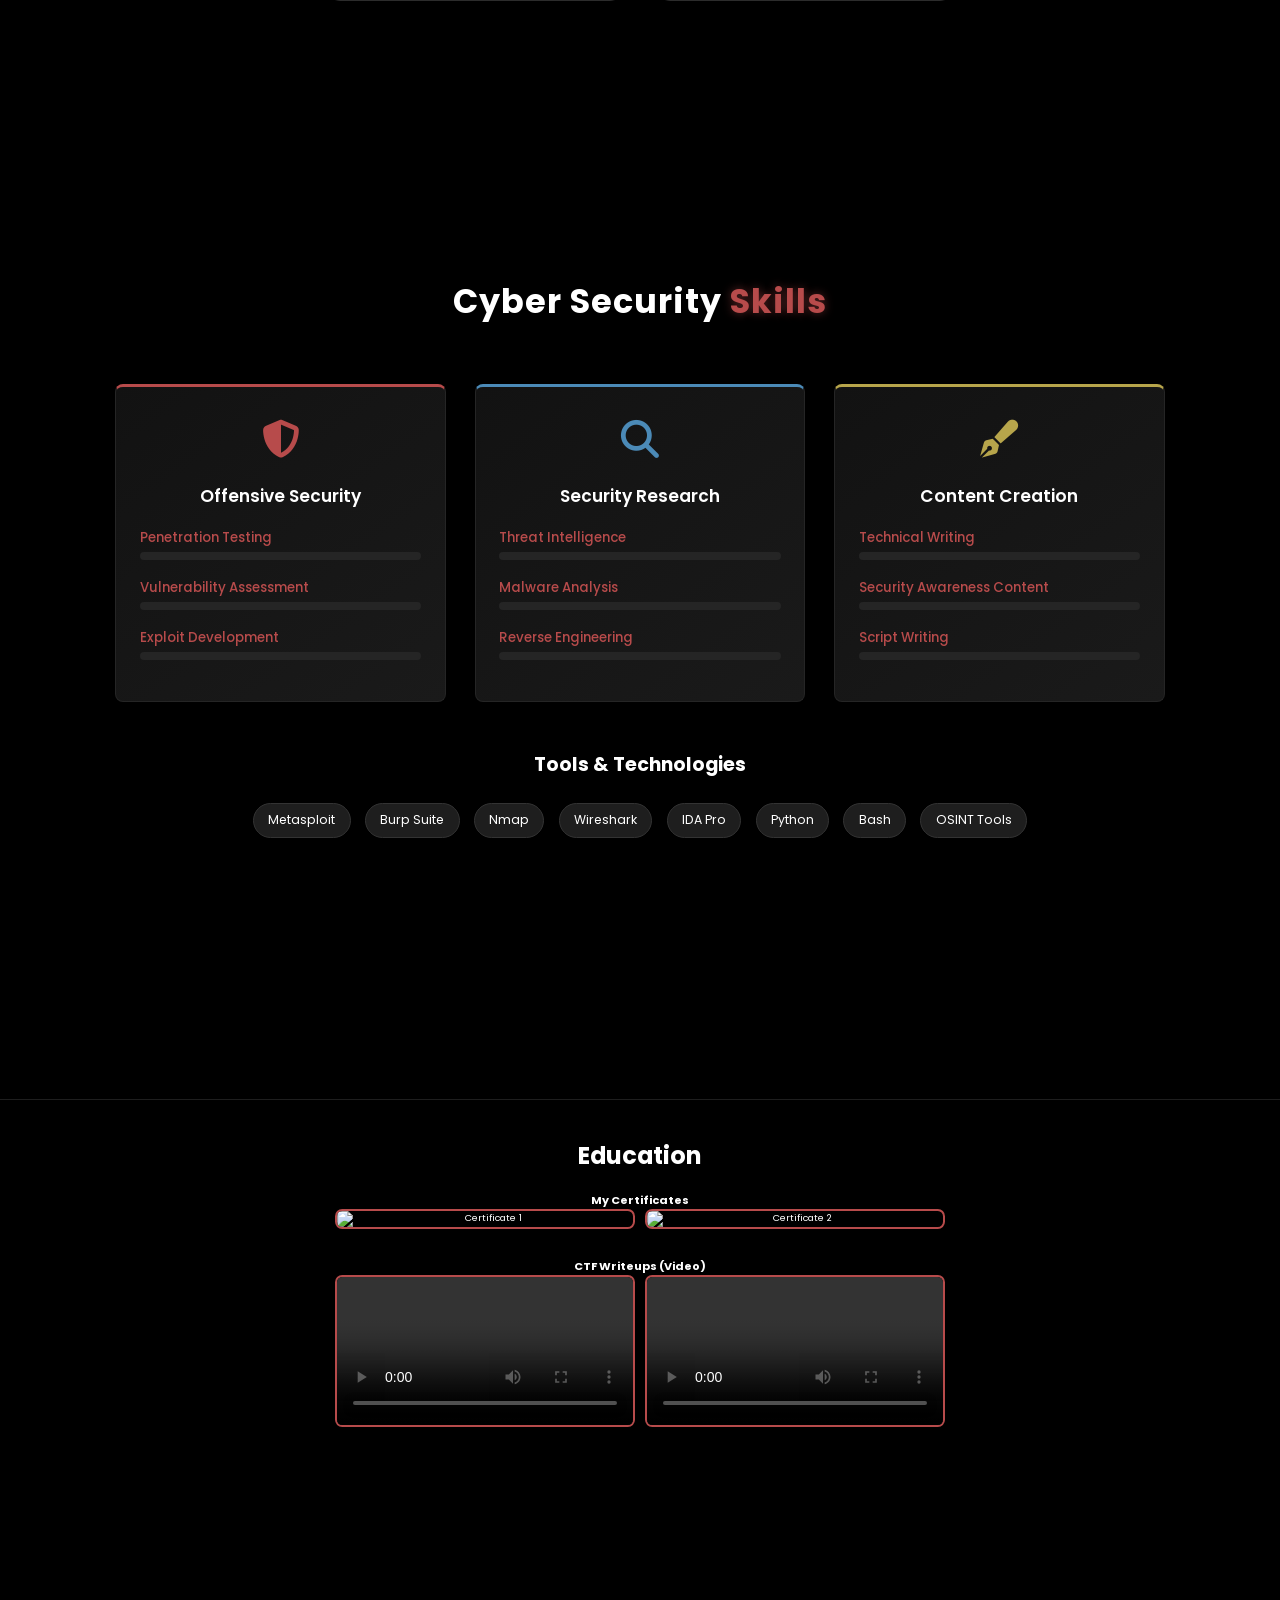
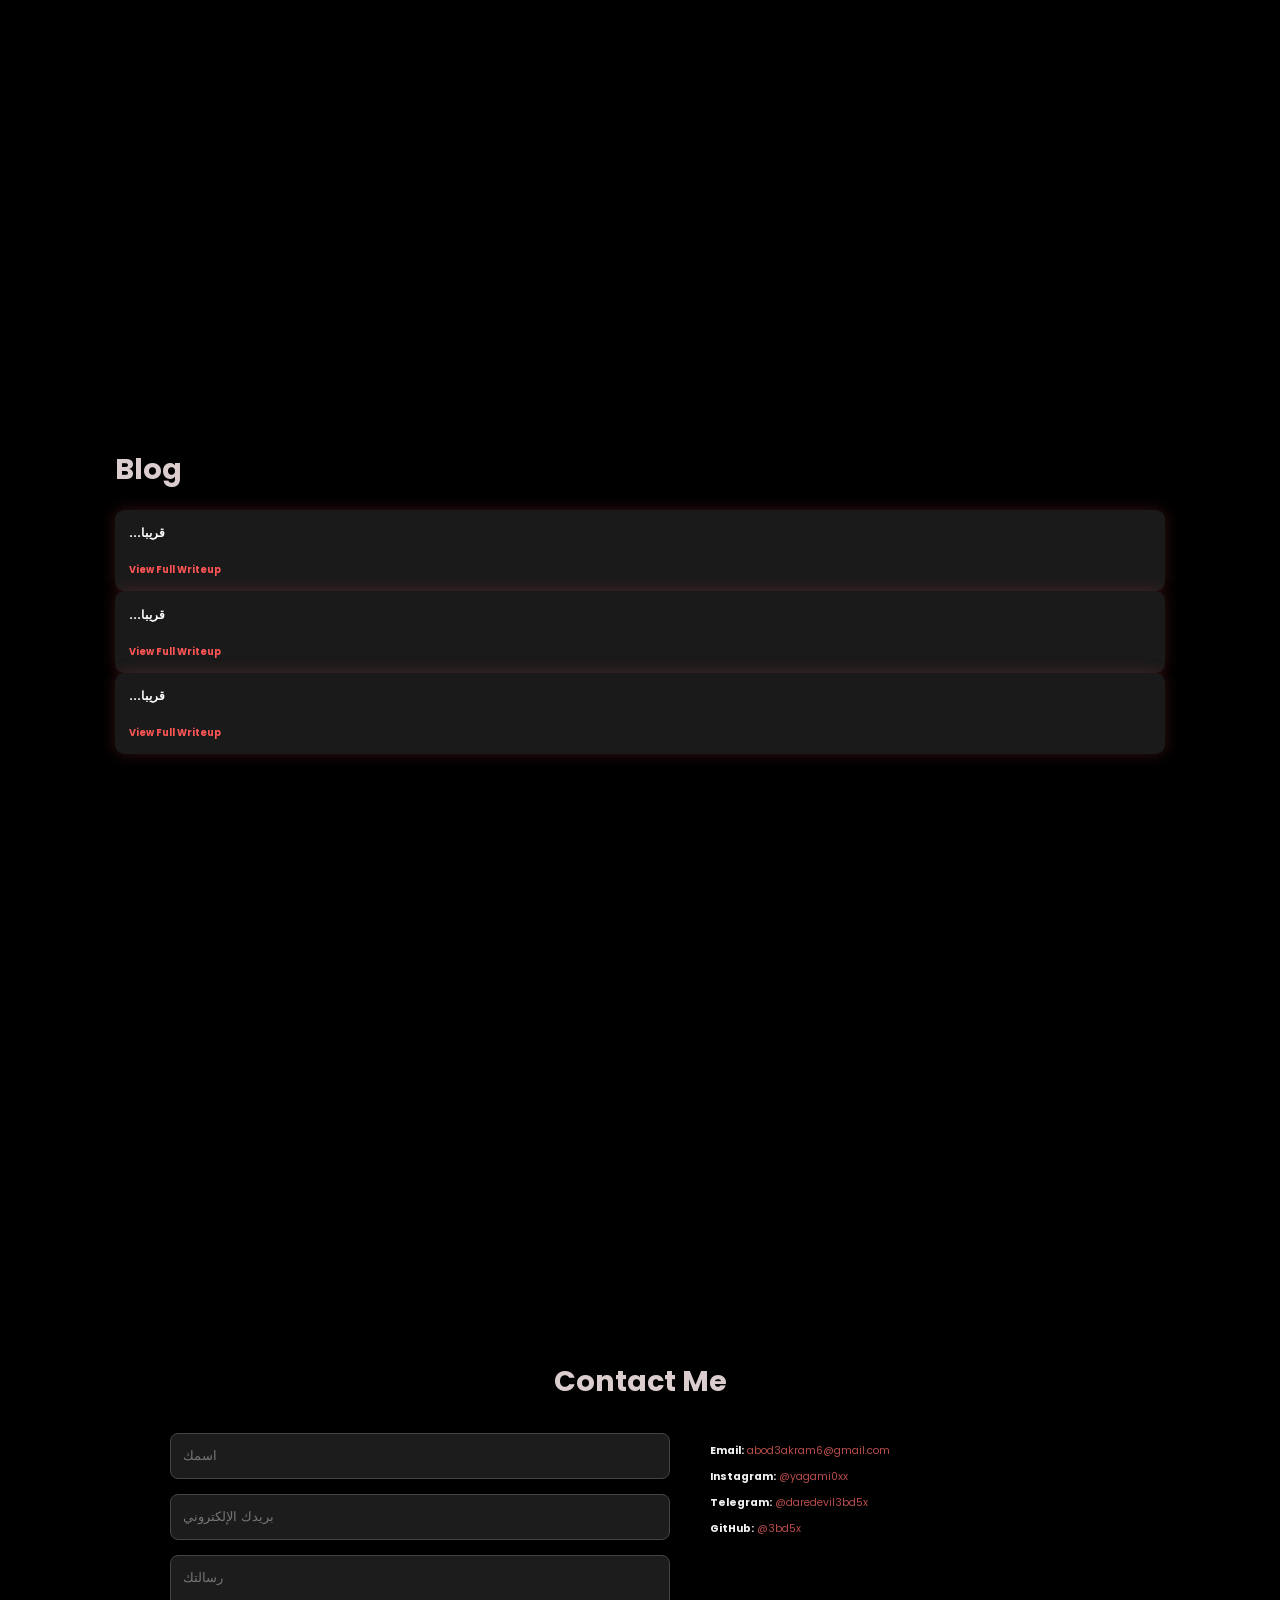
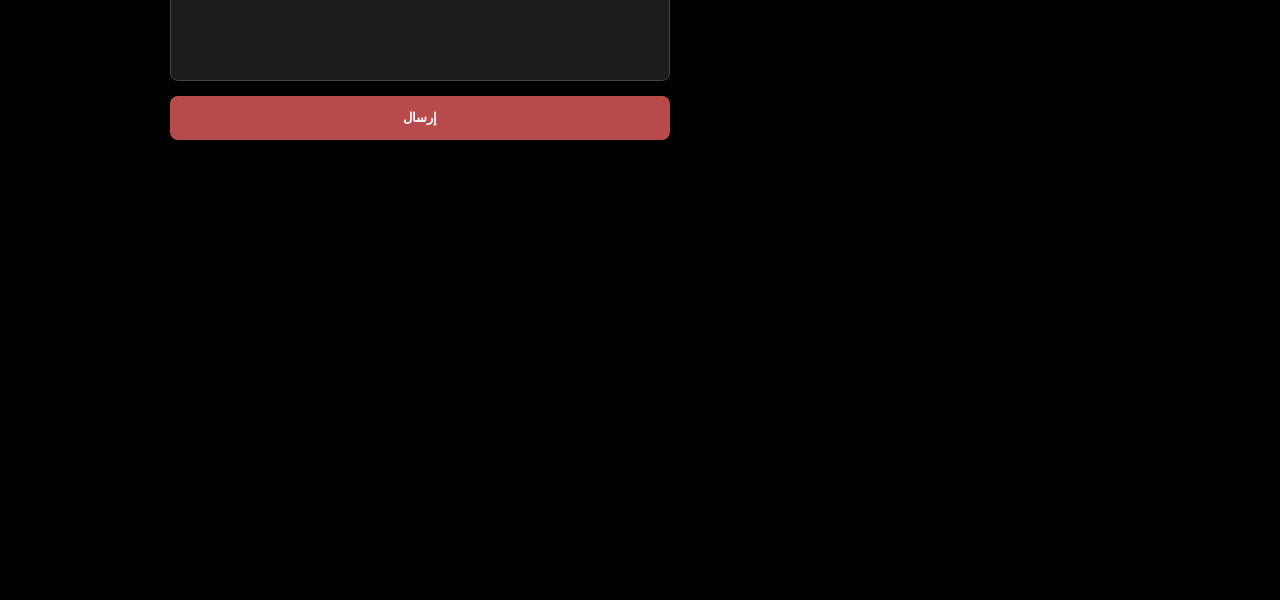
==== commit 28ea3838: "Change website title and logo name to yagami0xx" ====
--- a/index.html
+++ b/index.html
@@ -6,11 +6,11 @@
     <meta name="viewport" content="width=device-width, initial-scale=1.0">
     <link rel="stylesheet" href="https://cdnjs.cloudflare.com/ajax/libs/font-awesome/6.5.2/css/all.min.css">
     <link rel="stylesheet" href="style.css">
-    <title>3bd5x Website</title>
+    <title>yagami0xx Website</title>
 </head>
 <body>
    <header>
-    <a href="#" class="logo">3bd5x</a>
+    <a href="#" class="logo">yagami0xx</a>
     
     <nav class="navbar" id="navbar">
         <a href="#home" class="nav-link ">Home</a>
